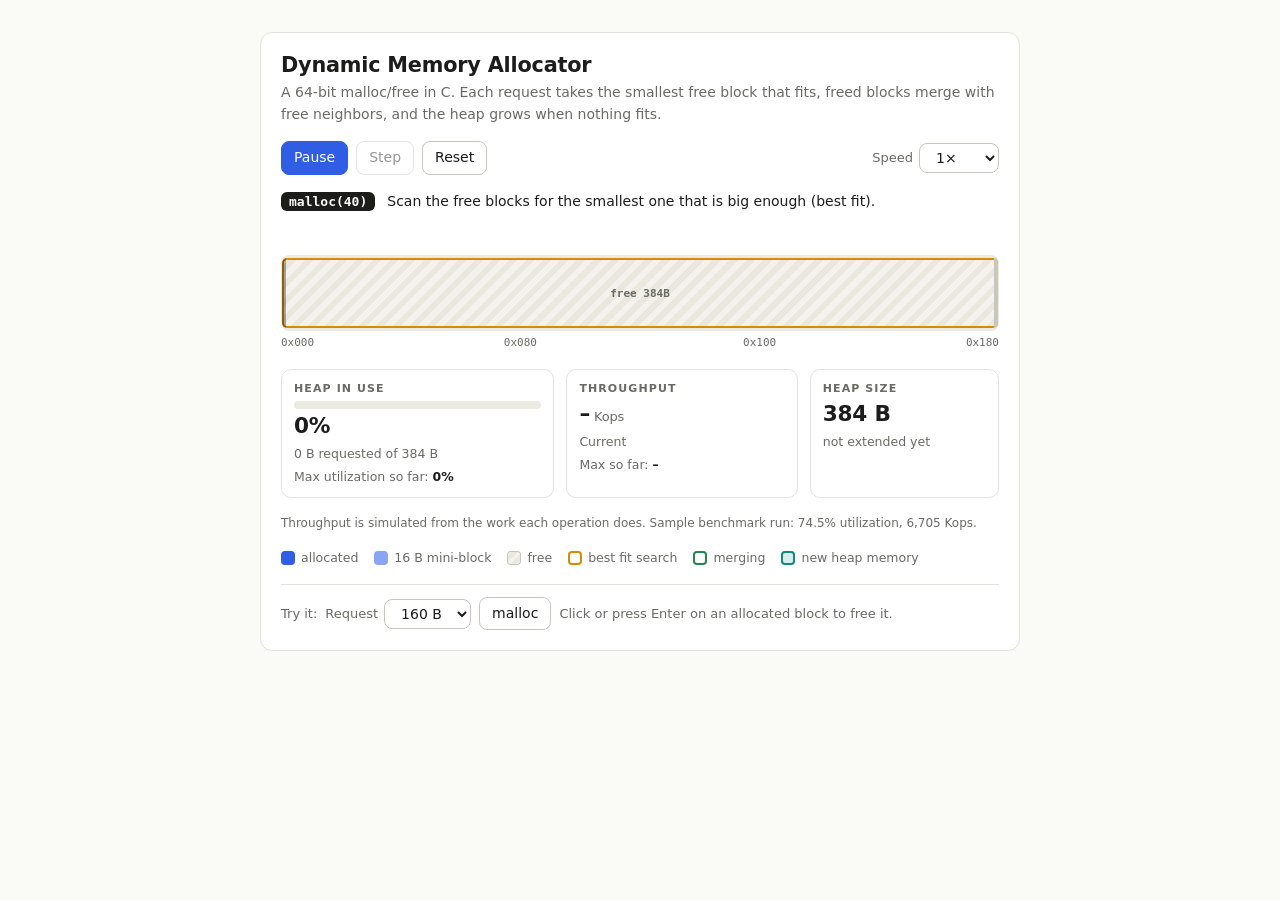
==== allocator-demo.html @ 53dbccae "Embed interactive allocator demo in the project card Co-Authored-By: Claude Sonnet 5.5 <noreply@anth" ====
<!doctype html>
<html lang="en">
<head>
<meta charset="utf-8">
<meta name="viewport" content="width=device-width, initial-scale=1">
<title>Dynamic Memory Allocator Demo</title>
<style>
/* Layout concept: a heap strip of 16 B units that starts empty and can grow. Requests arrive, the
   smallest free block that fits is split, freed blocks merge with free neighbors, and when nothing
   fits the heap is extended. Palette and type match the portfolio site (warm off-white, blue accent). */
:root {
  --bg: #fafaf7; --surface: #ffffff; --fg: #1c1c1a; --muted: #6a6a64;
  --line: #e4e3dc; --line-strong: #c9c7bc; --accent: #2f5de4; --accent-soft: #eef1fc;
  --alloc: #2f5de4; --on-alloc: #ffffff; --mini: #8aa6f2; --on-mini: #10224f;
  --free-a: #f3f2ec; --free-b: #e9e7de; --heap-bg: #ecebe3;
  --scan: #d98a00; --merge: #1f8a4c; --ext: #0f8b7d;
  --sans: -apple-system, BlinkMacSystemFont, "Segoe UI", Inter, system-ui, sans-serif;
  --mono: ui-monospace, "SF Mono", Menlo, Consolas, monospace;
}
@media (prefers-color-scheme: dark) {
  :root:not([data-theme="light"]) {
    --bg: #131413; --surface: #1b1c1b; --fg: #ecebe6; --muted: #9a9a92;
    --line: #2a2b29; --line-strong: #3d3f3b; --accent: #7d9bff; --accent-soft: #20263d;
    --alloc: #3f66e0; --on-alloc: #ffffff; --mini: #9db4ff; --on-mini: #0d1a40;
    --free-a: #1f201f; --free-b: #272826; --heap-bg: #101110;
    --scan: #f0b429; --merge: #4cc38a; --ext: #3dd6c3; color-scheme: dark;
  }
}
:root[data-theme="dark"] {
  --bg: #131413; --surface: #1b1c1b; --fg: #ecebe6; --muted: #9a9a92;
  --line: #2a2b29; --line-strong: #3d3f3b; --accent: #7d9bff; --accent-soft: #20263d;
  --alloc: #3f66e0; --on-alloc: #ffffff; --mini: #9db4ff; --on-mini: #0d1a40;
  --free-a: #1f201f; --free-b: #272826; --heap-bg: #101110;
  --scan: #f0b429; --merge: #4cc38a; --ext: #3dd6c3; color-scheme: dark;
}
* { box-sizing: border-box; }
body {
  background: var(--bg); color: var(--fg); font-family: var(--sans); font-size: 15px; line-height: 1.55;
  padding-inline: max(16px, env(safe-area-inset-left, 0px)) max(16px, env(safe-area-inset-right, 0px));
  padding-block: 24px;
}
.ma-page { max-width: 760px; margin: 0 auto; }
.ma { background: var(--surface); border: 1px solid var(--line); border-radius: 12px; padding: 20px; display: grid; gap: 16px; }
.ma-head h1 { margin: 0; font-size: 1.3rem; letter-spacing: -0.01em; line-height: 1.2; }
.ma-sub { margin: 4px 0 0; color: var(--muted); font-size: 14px; }

.ma-controls { display: flex; flex-wrap: wrap; gap: 8px; align-items: center; }
.ma button, .ma select {
  font: inherit; font-size: 14px; color: var(--fg); background: var(--surface);
  border: 1px solid var(--line-strong); border-radius: 8px; padding: 5px 12px; cursor: pointer;
}
.ma button:hover:not(:disabled) { border-color: var(--accent); color: var(--accent); }
.ma button:disabled { opacity: .45; cursor: default; }
.ma button.primary { background: var(--accent); border-color: var(--accent); color: var(--surface); }
.ma button.primary:hover { color: var(--surface); filter: brightness(1.08); }
.ma label { font-size: 13px; color: var(--muted); display: inline-flex; gap: 6px; align-items: center; }
.ma .ml-auto { margin-left: auto; }
.ma :focus-visible { outline: 2px solid var(--accent); outline-offset: 2px; }

.ma-log { display: flex; gap: 12px; align-items: baseline; min-height: 3.2em; }
.ma-op { font: 700 13px var(--mono); background: var(--fg); color: var(--bg); padding: 2px 8px; border-radius: 6px; white-space: nowrap; }
.ma-msg { font-size: 14px; min-width: 0; }

.ma-heapwrap { display: grid; gap: 6px; }
.ma-heap { position: relative; height: 76px; background: var(--heap-bg); border-radius: 8px; overflow: hidden; }
.ma-b { position: absolute; top: 0; bottom: 0; padding: 3px 1px; transition: left .7s cubic-bezier(.4,0,.2,1), width .7s cubic-bezier(.4,0,.2,1), opacity .45s ease; }
.ma-b.is-enter, .ma-b.is-gone { opacity: 0; }
.ma-b.is-gone { pointer-events: none; }
.ma-b.alloc-click { cursor: pointer; }
.ma-b:focus-visible { outline: none; }
.ma-b:focus-visible .ma-i { box-shadow: 0 0 0 2px var(--surface), 0 0 0 4px var(--accent); }
.ma-i { position: relative; height: 100%; border-radius: 5px; overflow: hidden; display: flex; align-items: center; justify-content: center;
  font: 700 11px/1 var(--mono); white-space: nowrap; transition: background-color .4s ease, box-shadow .3s ease; }
.ma-i.alloc { background: var(--alloc); color: var(--on-alloc); }
.ma-i.mini { background: var(--mini); color: var(--on-mini); }
.ma-i.free { background: repeating-linear-gradient(135deg, var(--free-a) 0 6px, var(--free-b) 6px 12px); color: var(--muted); box-shadow: inset 0 0 0 1px var(--line-strong); }
.ma-i.free.ext { background: color-mix(in srgb, var(--ext) 16%, var(--surface)); color: var(--ext); box-shadow: inset 0 0 0 2px var(--ext); }
.ma-h, .ma-f { position: absolute; top: 0; bottom: 0; width: 4px; background: rgba(0,0,0,.32); }
.ma-h { left: 0; } .ma-f { right: 0; background: var(--line-strong); }
.ma-b.is-cand .ma-i { box-shadow: inset 0 0 0 2px var(--scan); }
.ma-b.is-pick .ma-i { box-shadow: inset 0 0 0 3px var(--scan), 0 0 14px color-mix(in srgb, var(--scan) 55%, transparent); }
.ma-b.is-merge .ma-i { box-shadow: inset 0 0 0 3px var(--merge); }
.ma-b.is-new .ma-i { animation: ma-pop .9s ease-out; }
@keyframes ma-pop { from { filter: brightness(1.45); } to { filter: none; } }
.ma-axis { position: relative; height: 16px; font: 11px/1 var(--mono); color: var(--muted); }
.ma-axis span { position: absolute; top: 0; transform: translateX(-50%); }
.ma-axis span:first-child { transform: none; } .ma-axis span:last-child { transform: translateX(-100%); }

.ma-metrics { display: grid; grid-template-columns: 1.3fr 1.1fr .9fr; gap: 12px; }
.ma-metric { border: 1px solid var(--line); border-radius: 10px; padding: 10px 12px; display: grid; gap: 4px; align-content: start; min-width: 0; }
.ma-metric h2 { margin: 0; font-size: 11px; text-transform: uppercase; letter-spacing: .1em; color: var(--muted); font-weight: 600; }
.ma-big { font-size: 1.35rem; font-weight: 700; letter-spacing: -0.01em; font-variant-numeric: tabular-nums; line-height: 1.25; }
.ma-big small { font-size: 13px; font-weight: 500; color: var(--muted); margin-left: 4px; }
.ma-note { font-size: 12.5px; color: var(--muted); font-variant-numeric: tabular-nums; }
.ma-note b { color: var(--fg); font-weight: 600; }
.ma-meter { height: 8px; background: var(--heap-bg); border-radius: 999px; overflow: hidden; }
.ma-meter i { display: block; height: 100%; width: 0; background: var(--accent); border-radius: 999px; transition: width .55s cubic-bezier(.4,0,.2,1); }
.ma-metric.flash { animation: ma-flash 1.2s ease-out; }
@keyframes ma-flash { 0% { border-color: var(--ext); box-shadow: 0 0 0 3px color-mix(in srgb, var(--ext) 25%, transparent); } 100% { border-color: var(--line); box-shadow: none; } }
.ma-fine { margin: 0; font-size: 12px; color: var(--muted); }

.ma-legend { display: flex; flex-wrap: wrap; gap: 6px 16px; font-size: 12.5px; color: var(--muted); }
.ma-legend span { display: inline-flex; gap: 6px; align-items: center; }
.ma-legend i { width: 14px; height: 14px; border-radius: 4px; display: inline-block; }
.ma-legend .a { background: var(--alloc); } .ma-legend .m { background: var(--mini); }
.ma-legend .f { background: repeating-linear-gradient(135deg, var(--free-a) 0 4px, var(--free-b) 4px 8px); box-shadow: inset 0 0 0 1px var(--line-strong); }
.ma-legend .s { background: transparent; box-shadow: inset 0 0 0 2px var(--scan); }
.ma-legend .g { background: transparent; box-shadow: inset 0 0 0 2px var(--merge); }
.ma-legend .e { background: color-mix(in srgb, var(--ext) 16%, var(--surface)); box-shadow: inset 0 0 0 2px var(--ext); }
.ma-try { display: flex; flex-wrap: wrap; gap: 8px; align-items: center; padding-top: 12px; border-top: 1px solid var(--line); font-size: 13px; color: var(--muted); }

@media (max-width: 640px) {
  .ma { padding: 16px; }
  .ma-metrics { grid-template-columns: 1fr 1fr; }
  .ma-metrics .ma-metric:first-child { grid-column: 1 / -1; }
  .ma-heap { height: 64px; }
  .ma-log { flex-direction: column; gap: 6px; }
  .ma .ml-auto { margin-left: 0; }
}
@media (prefers-reduced-motion: reduce) {
  .ma-b, .ma-i, .ma-meter i { transition: none; }
  .ma-b.is-new .ma-i, .ma-metric.flash { animation: none; }
}

/* embedded inside the portfolio card: drop the outer box and the duplicate title */
html.embedded body { padding: 0; background: transparent; }
html.embedded .ma { border: 0; padding: 0; border-radius: 0; background: transparent; }
html.embedded .ma-head h1 { display: none; }
html.embedded .ma-page { max-width: none; }
</style>
</head>
<body>
<main class="ma-page">
<section class="ma" id="ma" aria-labelledby="ma-title">
  <header class="ma-head">
    <h1 id="ma-title">Dynamic Memory Allocator</h1>
    <p class="ma-sub">A 64-bit malloc/free in C. Each request takes the smallest free block that fits, freed blocks merge with free neighbors, and the heap grows when nothing fits.</p>
  </header>

  <div class="ma-controls">
    <button type="button" id="ma-play" class="primary">Pause</button>
    <button type="button" id="ma-step" disabled>Step</button>
    <button type="button" id="ma-reset">Reset</button>
    <label for="ma-speed" class="ml-auto">Speed
      <select id="ma-speed">
        <option value="0.6">0.6&times;</option>
        <option value="1" selected>1&times;</option>
        <option value="1.6">1.6&times;</option>
        <option value="2.5">2.5&times;</option>
      </select>
    </label>
  </div>

  <div class="ma-log" role="status" aria-live="polite">
    <span class="ma-op" id="ma-op">heap</span>
    <span class="ma-msg" id="ma-msg">Empty heap: one 384 B free block.</span>
  </div>

  <div class="ma-heapwrap">
    <div class="ma-heap" id="ma-heap"></div>
    <div class="ma-axis" id="ma-axis" aria-hidden="true"></div>
  </div>

  <div class="ma-metrics">
    <div class="ma-metric">
      <h2>Heap in use</h2>
      <div class="ma-meter" aria-hidden="true"><i id="ma-meter"></i></div>
      <div class="ma-big" id="ma-util">0%</div>
      <div class="ma-note" id="ma-utilnote">0 B requested of 384 B</div>
      <div class="ma-note">Max utilization so far: <b id="ma-peak">0%</b></div>
    </div>
    <div class="ma-metric">
      <h2>Throughput</h2>
      <div class="ma-big" id="ma-tp">&ndash;<small>Kops</small></div>
      <div class="ma-note">Current</div>
      <div class="ma-note">Max so far: <b id="ma-tpmax">&ndash;</b></div>
    </div>
    <div class="ma-metric" id="ma-sizecard">
      <h2>Heap size</h2>
      <div class="ma-big" id="ma-size">384 B</div>
      <div class="ma-note" id="ma-extnote">not extended yet</div>
    </div>
  </div>
  <p class="ma-fine">Throughput is simulated from the work each operation does. Sample benchmark run: 74.5% utilization, 6,705 Kops.</p>

  <div class="ma-legend" aria-label="Legend">
    <span><i class="a"></i>allocated</span>
    <span><i class="m"></i>16 B mini-block</span>
    <span><i class="f"></i>free</span>
    <span><i class="s"></i>best fit search</span>
    <span><i class="g"></i>merging</span>
    <span><i class="e"></i>new heap memory</span>
  </div>

  <div class="ma-try">
    <span>Try it:</span>
    <label for="ma-sizesel">Request
      <select id="ma-sizesel">
        <option value="8">8 B</option>
        <option value="24">24 B</option>
        <option value="56">56 B</option>
        <option value="100">100 B</option>
        <option value="160" selected>160 B</option>
      </select>
    </label>
    <button type="button" id="ma-malloc">malloc</button>
    <span>Click or press Enter on an allocated block to free it.</span>
  </div>
</section>
</main>

<script>
(function () {
  'use strict';
  if (window.self !== window.top) document.documentElement.classList.add('embedded');

  var UB = 16;                       /* one unit = 16 B */
  var INIT = 24;                     /* initial heap: 24 units = 384 B */
  var CHUNK = 8;                     /* smallest heap extension: 128 B */
  var MAX_UNITS = 64;                /* demo cap: 1 KB */
  var BASE_KOPS = 6705;              /* throughput of the cheapest operation in this simulation */
  var UNITS = INIT;

  var SCRIPT = [
    ['malloc', 'A', 40], ['malloc', 'B', 8], ['malloc', 'C', 100], ['malloc', 'D', 24],
    ['malloc', 'E', 8], ['malloc', 'F', 56],
    ['free', 'B'], ['free', 'D'], ['free', 'C'],
    ['malloc', 'G', 72], ['malloc', 'H', 8],
    ['malloc', 'X', 160],
    ['free', 'A'], ['free', 'X'], ['free', 'F'], ['free', 'E'], ['free', 'G'], ['free', 'H'],
    ['restart']
  ];

  var $ = function (s) { return document.querySelector(s); };
  var heapEl = $('#ma-heap'), axisEl = $('#ma-axis'), opEl = $('#ma-op'), msgEl = $('#ma-msg');
  var meterEl = $('#ma-meter'), utilEl = $('#ma-util'), utilNoteEl = $('#ma-utilnote'), peakEl = $('#ma-peak');
  var tpEl = $('#ma-tp'), tpMaxEl = $('#ma-tpmax'), sizeEl = $('#ma-size'), extNoteEl = $('#ma-extnote'), sizeCard = $('#ma-sizecard');
  var playBtn = $('#ma-play'), stepBtn = $('#ma-step'), resetBtn = $('#ma-reset');
  var speedSel = $('#ma-speed'), sizeSel = $('#ma-sizesel'), mallocBtn = $('#ma-malloc');

  var reduced = window.matchMedia && matchMedia('(prefers-reduced-motion: reduce)').matches;
  var ABORT = {};
  var blocks = [], gen = 0, speed = 1, pc = 0, playing = !reduced, driving = false;
  var queue = Promise.resolve(), visible = true, visWaiters = [];
  var peak = 0, curTp = null, maxTp = 0, extCount = 0, extBytes = 0;
  var ui = { cands: new Set(), pick: null, fresh: null, merge: new Set(), ext: null };

  /* ---------- helpers ---------- */
  var sleep = function (ms) { return new Promise(function (r) { setTimeout(r, ms); }); };
  var unitsFor = function (bytes) { return bytes <= 8 ? 1 : Math.ceil((bytes + 8) / UB); };
  var addr = function (u) { return '0x' + (u * UB).toString(16).padStart(3, '0'); };
  var fmt = function (n) { return n.toLocaleString('en-US'); };
  function el(tag, cls, text) { var e = document.createElement(tag); if (cls) e.className = cls; if (text != null) e.textContent = text; return e; }
  function setOp(op, msg) { opEl.textContent = op; msgEl.textContent = msg; }
  function clearUI() { ui = { cands: new Set(), pick: null, fresh: null, merge: new Set(), ext: null }; }
  function enqueue(fn) {
    queue = queue.then(fn).catch(function (e) { if (e !== ABORT) console.error(e); });
    return queue;
  }
  function whenVisible() {
    return (visible && !document.hidden) ? Promise.resolve() : new Promise(function (r) { visWaiters.push(r); });
  }
  function flushVis() { if (visible && !document.hidden) { var w = visWaiters; visWaiters = []; w.forEach(function (r) { r(); }); } }

  /* ---------- blocks ---------- */
  function mk(start, size, alloc, id, req) {
    var b = { start: start, size: size, alloc: !!alloc, id: id || '', req: req || 0 };
    var e = el('div', 'ma-b');
    e.tabIndex = 0;
    e.innerHTML = '<div class="ma-i"><i class="ma-h"></i><span class="ma-t"></span><i class="ma-f"></i></div>';
    e.addEventListener('click', function () { if (b.alloc) manualFree(b.id); });
    e.addEventListener('keydown', function (ev) {
      if ((ev.key === 'Enter' || ev.key === ' ') && b.alloc) { ev.preventDefault(); manualFree(b.id); }
    });
    b.el = e;
    heapEl.appendChild(e);
    return b;
  }

  function labelFor(b) {
    if (ui.ext === b) return b.size >= 3 ? 'new ' + (b.size * UB) + 'B' : 'new';
    if (b.alloc) return b.size >= 4 ? b.id + ' ' + (b.size * UB) + 'B' : b.id;
    if (b.size >= 6) return 'free ' + (b.size * UB) + 'B';
    return b.size >= 3 ? 'free' : '';
  }

  function paint(b) {
    var e = b.el, inner = e.firstChild;
    e.style.left = (b.start / UNITS * 100) + '%';
    e.style.width = (b.size / UNITS * 100) + '%';
    inner.className = 'ma-i ' + (b.alloc ? (b.size === 1 ? 'mini' : 'alloc') : 'free') + (ui.ext === b ? ' ext' : '');
    inner.querySelector('.ma-t').textContent = labelFor(b);
    inner.querySelector('.ma-f').hidden = b.alloc || b.size < 2;
    e.classList.toggle('alloc-click', b.alloc);
    e.classList.toggle('is-cand', ui.cands.has(b) && !b.alloc);
    e.classList.toggle('is-pick', ui.pick === b);
    e.classList.toggle('is-merge', ui.merge.has(b));
    e.classList.toggle('is-new', ui.fresh === b);
    e.setAttribute('aria-label', (b.alloc ? 'Block ' + b.id + ', allocated, ' : 'Free block, ') + (b.size * UB) + ' bytes at ' + addr(b.start) + (b.alloc ? '. Press to free.' : '.'));
  }

  function buildAxis() {
    axisEl.textContent = '';
    for (var u = 0; u < UNITS; u += 8) { var t = el('span', '', addr(u)); t.style.left = (u / UNITS * 100) + '%'; axisEl.appendChild(t); }
    var last = el('span', '', addr(UNITS)); last.style.left = '100%'; axisEl.appendChild(last);
    heapEl.setAttribute('aria-label', 'Heap, ' + (UNITS * UB) + ' bytes in ' + UNITS + ' units of 16 bytes');
  }

  function renderUtil() {
    var cap = UNITS * UB;
    var used = blocks.reduce(function (s, b) { return s + (b.alloc ? b.req : 0); }, 0);
    peak = Math.max(peak, used / cap);
    meterEl.style.width = (used / cap * 100) + '%';
    utilEl.textContent = Math.round(used / cap * 100) + '%';
    utilNoteEl.textContent = used + ' B requested of ' + cap + ' B';
    peakEl.textContent = Math.round(peak * 100) + '%';
  }
  function renderSize() {
    sizeEl.textContent = (UNITS * UB) + ' B';
    extNoteEl.textContent = extCount ? 'extended ' + extCount + (extCount === 1 ? ' time' : ' times') + ' (+' + extBytes + ' B)' : 'not extended yet';
  }
  function renderTp() {
    tpEl.innerHTML = (curTp == null ? '&ndash;' : fmt(curTp)) + '<small>Kops</small>';
    tpMaxEl.textContent = maxTp ? fmt(maxTp) + ' Kops' : '\u2013';
  }
  /* work = how much the operation had to do; cheap operations run faster */
  function setThroughput(work) {
    curTp = Math.round(BASE_KOPS / (1 + 0.18 * (work - 1)));
    maxTp = Math.max(maxTp, curTp);
    renderTp();
  }

  function paintAll() { blocks.forEach(paint); renderUtil(); }

  /* ---------- operations ---------- */
  async function doMalloc(id, bytes, g) {
    var w = async function (ms) { await sleep(ms / speed); if (g !== gen) throw ABORT; };
    var need = unitsFor(bytes), total = need * UB, op = 'malloc(' + bytes + ')';
    clearUI();
    setOp(op, total + ' B block: ' + bytes + ' B payload plus an 8 B header, rounded up to 16 B.' + (need === 1 ? ' That is a mini-block.' : ''));
    paintAll();
    await w(900);

    var free = blocks.filter(function (b) { return !b.alloc; });
    var fits = free.filter(function (b) { return b.size >= need; });
    var work = Math.max(1, free.length);
    ui.cands = new Set(free);
    setOp(op, 'Scan the free blocks for the smallest one that is big enough (best fit).');
    paintAll();
    await w(900);

    if (!fits.length) {
      var tail = blocks[blocks.length - 1], tailFree = (tail && !tail.alloc) ? tail.size : 0;
      var E = Math.ceil(Math.max(CHUNK, need - tailFree) / CHUNK) * CHUNK;   /* whole 128 B chunks */
      if (UNITS + E > MAX_UNITS) {
        clearUI(); paintAll();
        setOp(op, 'No free block fits and the heap cannot grow any further: out of memory.');
        setThroughput(work + 2);
        await w(1200);
        return;
      }
      clearUI(); paintAll();
      setOp(op, 'Nothing is big enough. Extend the heap by ' + (E * UB) + ' B to get more memory.');
      await w(1100);

      var before = UNITS * UB;
      UNITS += E; extCount++; extBytes += E * UB;
      var nb = mk(UNITS - E, E, false);
      nb.el.classList.add('is-enter');
      blocks.push(nb);
      ui.ext = nb;
      paintAll(); buildAxis(); renderSize();
      void nb.el.offsetWidth; nb.el.classList.remove('is-enter');
      sizeCard.classList.remove('flash'); void sizeCard.offsetWidth; sizeCard.classList.add('flash');
      setOp(op, 'The heap grew from ' + before + ' B to ' + (UNITS * UB) + ' B. The new memory starts out as one free block.');
      await w(1500);

      if (tailFree) {
        ui.merge = new Set([tail, nb]); ui.ext = null;
        setOp(op, 'The block just before it is free, so the two merge.');
        paintAll();
        await w(1000);
        tail.size += nb.size;
        blocks.splice(blocks.indexOf(nb), 1);
        nb.el.classList.add('is-gone'); setTimeout(function () { nb.el.remove(); }, 700);
        ui.merge = new Set();
        paintAll();
        await w(800);
      } else {
        ui.ext = null; paintAll();
      }
      work += 2;
      free = blocks.filter(function (b) { return !b.alloc; });
      fits = free.filter(function (b) { return b.size >= need; });
      ui.cands = new Set(free);
      paintAll();
    }

    var chosen = fits.reduce(function (m, b) { return b.size < m.size ? b : m; });
    ui.cands = new Set(fits); ui.pick = chosen;
    setOp(op, 'Best fit: ' + (chosen.size * UB) + ' B at ' + addr(chosen.start) + '.');
    paintAll();
    await w(1000);

    var rem = chosen.size - need, r = null;
    if (rem > 0) {
      r = mk(chosen.start + need, rem, false);
      r.el.classList.add('is-enter');
      blocks.splice(blocks.indexOf(chosen) + 1, 0, r);
    }
    chosen.size = need; chosen.alloc = true; chosen.id = id; chosen.req = bytes;
    clearUI(); ui.fresh = chosen;
    paintAll();
    if (r) { void r.el.offsetWidth; r.el.classList.remove('is-enter'); }
    setThroughput(work);
    setOp(op, rem > 0
      ? 'Split: ' + total + ' B goes to ' + id + ' and the ' + (rem * UB) + ' B remainder stays free.'
      : 'Exact fit: ' + id + ' takes the whole block, no split.');
    await w(1100);
    ui.fresh = null; paintAll();
  }

  async function doFree(id, g) {
    var w = async function (ms) { await sleep(ms / speed); if (g !== gen) throw ABORT; };
    var b = blocks.filter(function (x) { return x.alloc && x.id === id; })[0];
    if (!b) return;
    var op = 'free(' + id + ')';
    clearUI();
    setOp(op, 'Clear the allocated bit at ' + addr(b.start) + ', then check both neighbors using their boundary tags.');
    b.alloc = false; b.req = 0;
    paintAll();
    await w(1000);

    var i = blocks.indexOf(b), prev = blocks[i - 1], next = blocks[i + 1];
    var lf = !!prev && !prev.alloc, rf = !!next && !next.alloc;
    setThroughput(1 + 0.6 * ((lf ? 1 : 0) + (rf ? 1 : 0)));
    if (!lf && !rf) {
      ui.fresh = b; paintAll();
      setOp(op, 'Both neighbors are allocated, so there is nothing to merge.');
      await w(1300);
      ui.fresh = null; paintAll();
      return;
    }
    ui.merge = new Set([b].concat(lf ? [prev] : [], rf ? [next] : []));
    setOp(op, lf && rf ? 'Both neighbors are free: merge all three into one block.'
      : rf ? 'The right neighbor is free: merge into one bigger block.'
      : 'The left neighbor is free: merge into one bigger block.');
    paintAll();
    await w(1000);

    var keep = lf ? prev : b, last = rf ? next : b;
    var gone = Array.from(ui.merge).filter(function (x) { return x !== keep; });
    keep.size = last.start + last.size - keep.start;
    blocks = blocks.filter(function (x) { return gone.indexOf(x) < 0; });
    gone.forEach(function (x) { x.el.classList.add('is-gone'); setTimeout(function () { x.el.remove(); }, 600); });
    clearUI(); ui.fresh = keep;
    paintAll();
    setOp(op, 'Merged into one ' + (keep.size * UB) + ' B free block.');
    await w(1300);
    ui.fresh = null; paintAll();
  }

  /* end of the demo loop: start over with a fresh, smaller heap */
  async function doRestart(g) {
    var w = async function (ms) { await sleep(ms / speed); if (g !== gen) throw ABORT; };
    setOp('restart', 'Everything is free. Start over with a fresh ' + (INIT * UB) + ' B heap.');
    await w(1400);
    freshHeap();
    await w(900);
  }

  function freshHeap() {
    heapEl.querySelectorAll('.ma-b').forEach(function (n) { n.remove(); });
    UNITS = INIT;
    blocks = [mk(0, UNITS, false)];
    clearUI();
    paintAll(); buildAxis(); renderSize();
  }

  function runOp(op) {
    var g = gen;
    if (op[0] === 'malloc') return doMalloc(op[1], op[2], g);
    if (op[0] === 'free') return doFree(op[1], g);
    return doRestart(g);
  }

  /* ---------- driver and controls ---------- */
  async function drive() {
    if (driving) return;
    driving = true;
    try {
      while (playing) {
        await whenVisible();
        if (!playing) break;
        var g0 = gen, op = SCRIPT[pc];
        pc = (pc + 1) % SCRIPT.length;
        await enqueue(function () { return runOp(op); });
        if (g0 !== gen) continue;
        await sleep(700 / speed);
      }
    } finally { driving = false; }
  }

  function syncButtons() {
    playBtn.textContent = playing ? 'Pause' : 'Play';
    playBtn.classList.toggle('primary', playing);
    stepBtn.disabled = playing;
  }
  function setPlaying(v) { playing = v; syncButtons(); if (v) drive(); }

  function reset() {
    gen++;
    pc = 0; peak = 0; curTp = null; maxTp = 0; extCount = 0; extBytes = 0;
    freshHeap(); renderTp();
    setOp('heap', 'Empty heap: one ' + (INIT * UB) + ' B free block.');
    if (playing) drive();
  }

  function manualFree(id) { setPlaying(false); var g = gen; enqueue(function () { return doFree(id, g); }); }
  function manualMalloc(bytes) {
    setPlaying(false);
    var used = blocks.filter(function (b) { return b.alloc; }).map(function (b) { return b.id; });
    var letters = 'abcdefghijklmnopqrstuvwxyz', id = '?';
    for (var i = 0; i < letters.length; i++) if (used.indexOf(letters[i]) < 0) { id = letters[i]; break; }
    var g = gen;
    enqueue(function () { return doMalloc(id, bytes, g); });
  }

  playBtn.addEventListener('click', function () { setPlaying(!playing); });
  stepBtn.addEventListener('click', function () {
    if (playing) return;
    var op = SCRIPT[pc]; pc = (pc + 1) % SCRIPT.length;
    enqueue(function () { return runOp(op); });
  });
  resetBtn.addEventListener('click', reset);
  speedSel.addEventListener('change', function () { speed = parseFloat(speedSel.value) || 1; });
  mallocBtn.addEventListener('click', function () { manualMalloc(parseInt(sizeSel.value, 10)); });

  /* pause work while the animation is off screen or the tab is hidden */
  if ('IntersectionObserver' in window) {
    new IntersectionObserver(function (entries) { visible = entries[0].isIntersecting; flushVis(); }, { threshold: 0.15 }).observe($('#ma'));
  }
  document.addEventListener('visibilitychange', flushVis);

  freshHeap();
  renderTp();
  syncButtons();
  if (reduced) setOp('heap', 'Animation is paused because your system prefers reduced motion. Press Play or Step.');
  else drive();
})();
</script>
</body>
</html>
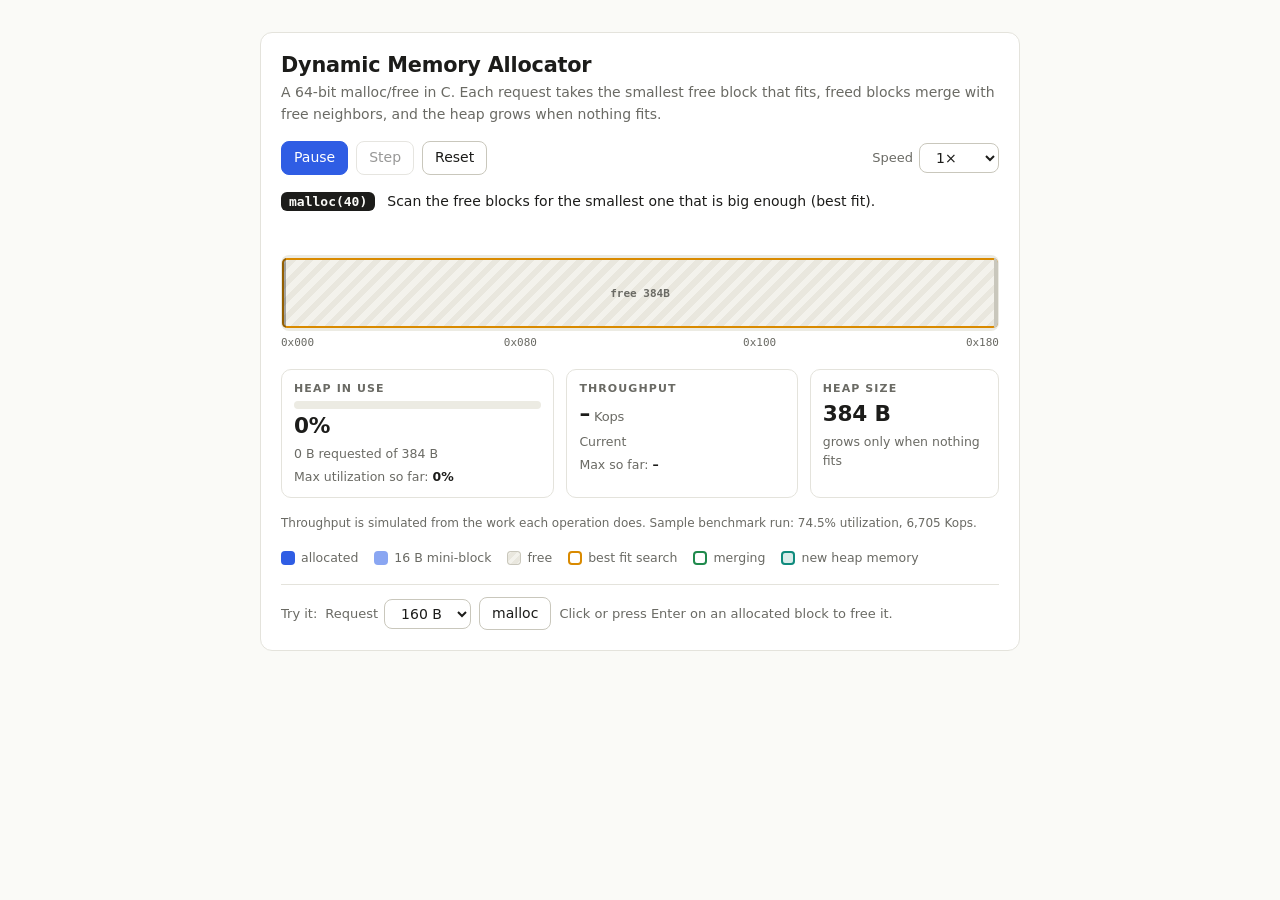
==== commit 842de4c3: "Demo heap only grows; freed memory is reused across loops Co-Authored-By: Claude Sonnet 5.5 <noreply" ====
--- a/allocator-demo.html
+++ b/allocator-demo.html
@@ -226,9 +226,9 @@
     ['malloc', 'E', 8], ['malloc', 'F', 56],
     ['free', 'B'], ['free', 'D'], ['free', 'C'],
     ['malloc', 'G', 72], ['malloc', 'H', 8],
-    ['malloc', 'X', 160],
+    ['malloc', 'X', 'big'],
     ['free', 'A'], ['free', 'X'], ['free', 'F'], ['free', 'E'], ['free', 'G'], ['free', 'H'],
-    ['restart']
+    ['recycle']
   ];
 
   var $ = function (s) { return document.querySelector(s); };
@@ -317,7 +317,7 @@
   }
   function renderSize() {
     sizeEl.textContent = (UNITS * UB) + ' B';
-    extNoteEl.textContent = extCount ? 'extended ' + extCount + (extCount === 1 ? ' time' : ' times') + ' (+' + extBytes + ' B)' : 'not extended yet';
+    extNoteEl.textContent = extCount ? 'extended ' + extCount + (extCount === 1 ? ' time' : ' times') + ' (+' + extBytes + ' B). Never shrinks.' : 'grows only when nothing fits';
   }
   function renderTp() {
     tpEl.innerHTML = (curTp == null ? '&ndash;' : fmt(curTp)) + '<small>Kops</small>';
@@ -333,8 +333,18 @@
   function paintAll() { blocks.forEach(paint); renderUtil(); }
 
   /* ---------- operations ---------- */
+  /* a request one unit larger than any free block, so the heap has to grow (until the demo cap) */
+  function bigRequest() {
+    var free = blocks.filter(function (b) { return !b.alloc; });
+    var largest = free.reduce(function (m, b) { return Math.max(m, b.size); }, 0);
+    var need = largest + 1, tail = blocks[blocks.length - 1], tailFree = (tail && !tail.alloc) ? tail.size : 0;
+    var E = Math.ceil(Math.max(CHUNK, need - tailFree) / CHUNK) * CHUNK;
+    return UNITS + E <= MAX_UNITS ? need * UB - 8 : 24;
+  }
+
   async function doMalloc(id, bytes, g) {
     var w = async function (ms) { await sleep(ms / speed); if (g !== gen) throw ABORT; };
+    if (bytes === 'big') bytes = bigRequest();
     var need = unitsFor(bytes), total = need * UB, op = 'malloc(' + bytes + ')';
     clearUI();
     setOp(op, total + ' B block: ' + bytes + ' B payload plus an 8 B header, rounded up to 16 B.' + (need === 1 ? ' That is a mini-block.' : ''));
@@ -460,13 +470,11 @@
     ui.fresh = null; paintAll();
   }
 
-  /* end of the demo loop: start over with a fresh, smaller heap */
-  async function doRestart(g) {
+  /* end of the demo loop: the heap keeps its size, freed memory is reused next time around */
+  async function doRecycle(g) {
     var w = async function (ms) { await sleep(ms / speed); if (g !== gen) throw ABORT; };
-    setOp('restart', 'Everything is free. Start over with a fresh ' + (INIT * UB) + ' B heap.');
-    await w(1400);
-    freshHeap();
-    await w(900);
+    setOp('recycle', 'Everything is free again. The heap keeps its ' + (UNITS * UB) + ' B so the memory can be reused: the heap only grows.');
+    await w(2600);
   }
 
   function freshHeap() {
@@ -481,7 +489,7 @@
     var g = gen;
     if (op[0] === 'malloc') return doMalloc(op[1], op[2], g);
     if (op[0] === 'free') return doFree(op[1], g);
-    return doRestart(g);
+    return doRecycle(g);
   }
 
   /* ---------- driver and controls ---------- */
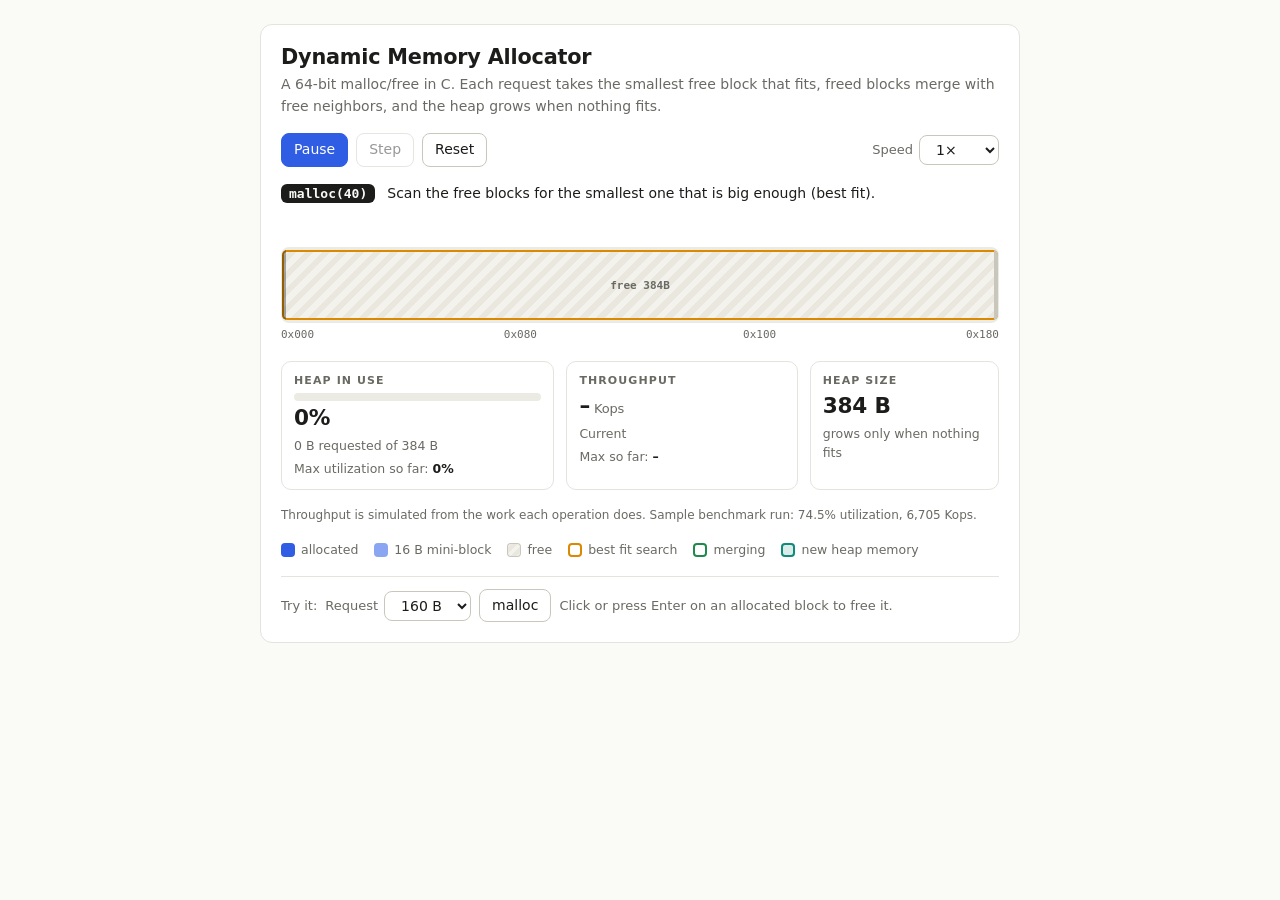
==== commit c9d8dbe5: "Add heap illustration beside the allocator card; fix demo frame spacing Co-Authored-By: Claude Sonne" ====
--- a/allocator-demo.html
+++ b/allocator-demo.html
@@ -35,6 +35,7 @@
 }
 * { box-sizing: border-box; }
 body {
+  margin: 0;
   background: var(--bg); color: var(--fg); font-family: var(--sans); font-size: 15px; line-height: 1.55;
   padding-inline: max(16px, env(safe-area-inset-left, 0px)) max(16px, env(safe-area-inset-right, 0px));
   padding-block: 24px;
